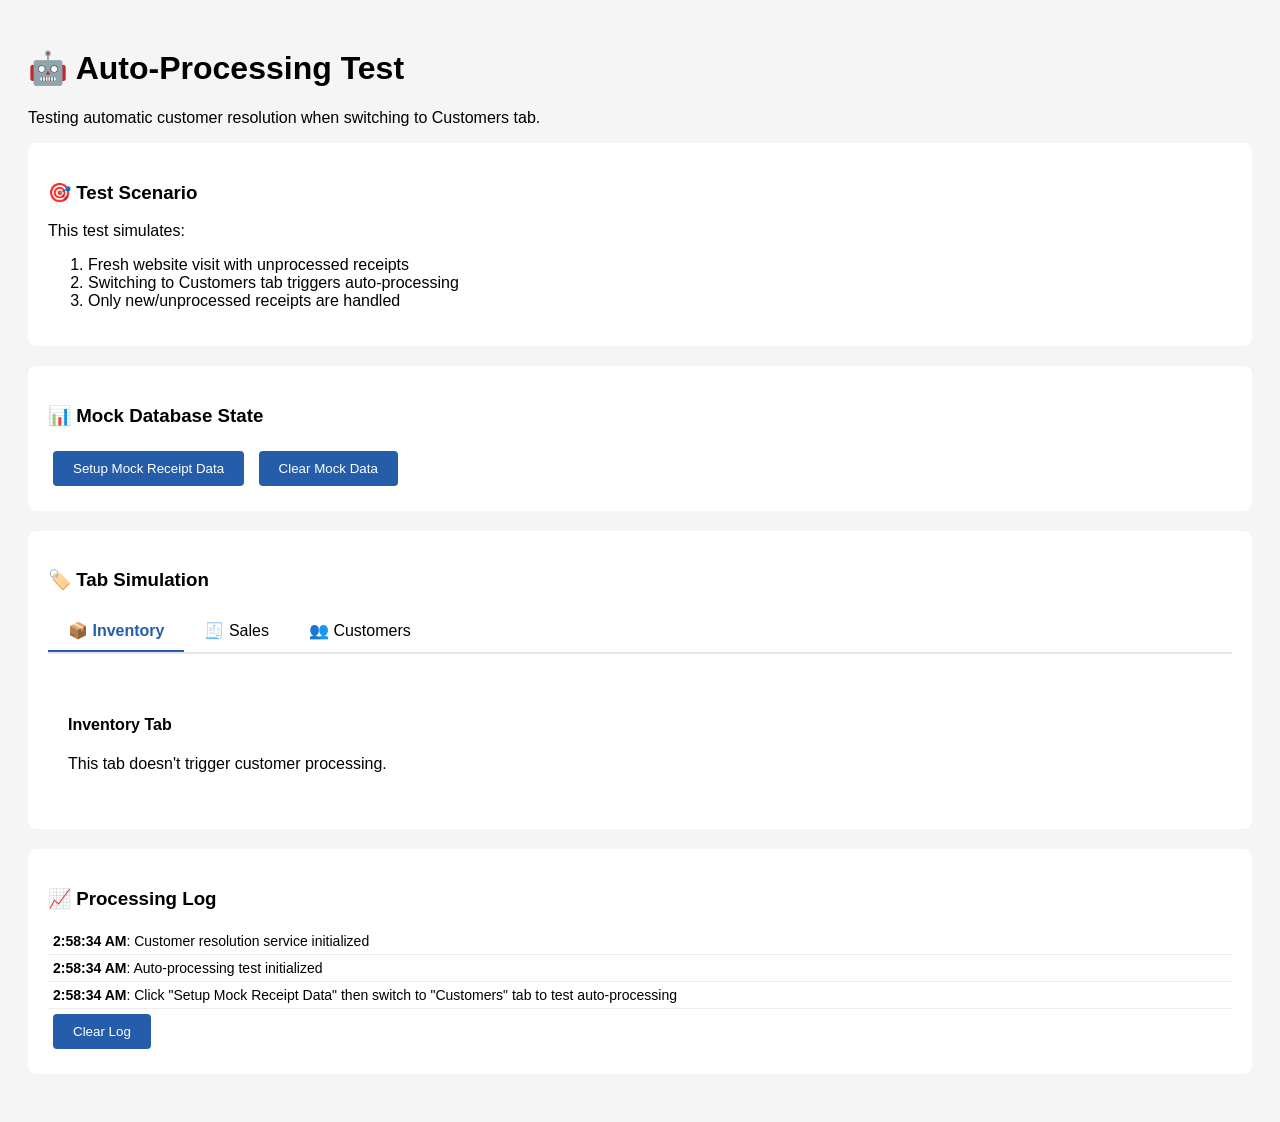
==== autoProcessingTest.html @ f0ffa0ca "yoo" ====
<!DOCTYPE html>
<html lang="en">
<head>
    <meta charset="UTF-8">
    <meta name="viewport" content="width=device-width, initial-scale=1.0">
    <title>Auto-Processing Test</title>
    <link rel="stylesheet" href="customerStyles.css">
    <style>
        body { font-family: Arial, sans-serif; padding: 20px; background: #f5f5f5; }
        .test-container { background: white; padding: 20px; border-radius: 8px; margin-bottom: 20px; }
        .button { background: #265DAB; color: white; border: none; padding: 10px 20px; border-radius: 4px; cursor: pointer; margin: 5px; }
        .button:hover { background: #1e4b8f; }
        .status { padding: 10px; margin: 10px 0; border-radius: 4px; }
        .success { background: #d1fae5; border: 1px solid #10b981; color: #065f46; }
        .info { background: #dbeafe; border: 1px solid #3b82f6; color: #1e40af; }
        .tabs { display: flex; margin: 20px 0; border-bottom: 2px solid #e5e7eb; }
        .tab { padding: 10px 20px; cursor: pointer; border-bottom: 2px solid transparent; }
        .tab.active { border-bottom-color: #265DAB; color: #265DAB; font-weight: bold; }
        .tab-content { display: none; padding: 20px; }
        .tab-content.active { display: block; }
    </style>
</head>
<body>
    <h1>🤖 Auto-Processing Test</h1>
    <p>Testing automatic customer resolution when switching to Customers tab.</p>

    <div class="test-container">
        <h3>🎯 Test Scenario</h3>
        <p>This test simulates:</p>
        <ol>
            <li>Fresh website visit with unprocessed receipts</li>
            <li>Switching to Customers tab triggers auto-processing</li>
            <li>Only new/unprocessed receipts are handled</li>
        </ol>
    </div>

    <div class="test-container">
        <h3>📊 Mock Database State</h3>
        <button class="button" onclick="setupMockData()">Setup Mock Receipt Data</button>
        <button class="button" onclick="clearMockData()">Clear Mock Data</button>
        <div id="mockStatus"></div>
    </div>

    <div class="test-container">
        <h3>🏷️ Tab Simulation</h3>
        <div class="tabs">
            <div class="tab active" data-tab="inventory">📦 Inventory</div>
            <div class="tab" data-tab="sales">🧾 Sales</div>
            <div class="tab" data-tab="customers">👥 Customers</div>
        </div>
        
        <div class="tab-content active" id="inventory">
            <h4>Inventory Tab</h4>
            <p>This tab doesn't trigger customer processing.</p>
        </div>
        
        <div class="tab-content" id="sales">
            <h4>Sales Tab</h4>
            <p>This tab doesn't trigger customer processing.</p>
        </div>
        
        <div class="tab-content" id="customers">
            <h4>Customers Tab</h4>
            <div id="customerProcessingStatus"></div>
            <div id="customersList"></div>
            <button class="button" onclick="manualProcess()">Manual Process All</button>
        </div>
    </div>

    <div class="test-container">
        <h3>📈 Processing Log</h3>
        <div id="processingLog"></div>
        <button class="button" onclick="clearLog()">Clear Log</button>
    </div>

    <!-- Include the customer resolution files -->
    <script src="customerResolutionService.js"></script>
    <script src="customerUtils.js"></script>

    <script>
        // Mock Appwrite functionality for testing
        let mockReceipts = [];
        let mockProcessedIds = new Set();
        
        // Mock databases object
        window.databases = {
            listDocuments: async (dbId, collectionId, queries) => {
                log(`Mock DB Query: ${collectionId} with ${queries?.length || 0} filters`);
                
                // Simulate different query types
                if (queries?.some(q => q.includes('isNull'))) {
                    // Unprocessed receipts query
                    const unprocessed = mockReceipts.filter(r => !mockProcessedIds.has(r.$id));
                    log(`Returning ${unprocessed.length} unprocessed receipts`);
                    return { documents: unprocessed, total: unprocessed.length };
                }
                
                if (queries?.some(q => q.includes('isNotNull'))) {
                    // Processed receipts query
                    const processed = mockReceipts.filter(r => mockProcessedIds.has(r.$id));
                    log(`Returning ${processed.length} processed receipts`);
                    return { documents: processed, total: processed.length };
                }
                
                // All receipts
                log(`Returning all ${mockReceipts.length} receipts`);
                return { documents: mockReceipts, total: mockReceipts.length };
            },
            
            updateDocument: async (dbId, collectionId, docId, data) => {
                log(`Mock DB Update: ${docId} with commonId: ${data.commonId}`);
                mockProcessedIds.add(docId);
                return { $id: docId, ...data };
            }
        };

        // Initialize customer resolution service
        let customerResolutionService;
        let isProcessing = false;

        function initMockSystem() {
            customerResolutionService = new CustomerResolutionService();
            log('Customer resolution service initialized');
        }

        function setupMockData() {
            mockReceipts = [
                { $id: '1', customerName: 'John Smith', storeName: 'Target', date: '2025-08-15', total: 45.67 },
                { $id: '2', customerName: 'Jon Smith', storeName: 'Target', date: '2025-08-16', total: 23.45 },
                { $id: '3', customerName: 'John Smith', storeName: 'Walmart', date: '2025-08-17', total: 67.89 },
                { $id: '4', customerName: 'Jane Doe', storeName: 'Target', date: '2025-08-15', total: 12.34 },
                { $id: '5', customerName: 'Jane Doe', storeName: 'CVS Pharmacy', date: '2025-08-16', total: 8.99 },
                { $id: '6', customerName: 'Michael Johnson', storeName: '7-Eleven', date: '2025-08-17', total: 15.67 },
                { $id: '7', customerName: 'Mike Johnson', storeName: '7 Eleven', date: '2025-08-17', total: 22.33 },
                { $id: '8', customerName: 'Sarah Wilson', storeName: 'Best Buy', date: '2025-08-18', total: 156.78 }
            ];
            
            mockProcessedIds.clear();
            log(`Setup complete: ${mockReceipts.length} mock receipts created`);
            
            document.getElementById('mockStatus').innerHTML = `
                <div class="status success">
                    ✅ Mock data ready: ${mockReceipts.length} receipts, 0 processed
                </div>
            `;
        }

        function clearMockData() {
            mockReceipts = [];
            mockProcessedIds.clear();
            customerResolutionService?.clearData();
            log('Mock data cleared');
            
            document.getElementById('mockStatus').innerHTML = `
                <div class="status info">Mock data cleared</div>
            `;
        }

        // Tab switching logic
        document.querySelectorAll('.tab').forEach(tab => {
            tab.addEventListener('click', () => {
                const targetTab = tab.dataset.tab;
                
                // Update active tab
                document.querySelectorAll('.tab').forEach(t => t.classList.remove('active'));
                tab.classList.add('active');
                
                // Update active content
                document.querySelectorAll('.tab-content').forEach(content => {
                    content.classList.remove('active');
                    if (content.id === targetTab) {
                        content.classList.add('active');
                    }
                });
                
                log(`Switched to ${targetTab} tab`);
                
                // Trigger auto-processing for customers tab
                if (targetTab === 'customers') {
                    handleCustomersTabClick();
                }
            });
        });

        // Auto-processing simulation
        async function handleCustomersTabClick() {
            if (isProcessing) {
                log('Processing already in progress, skipping');
                return;
            }
            
            try {
                log('Customers tab accessed - checking for unprocessed receipts');
                showStatus('🔍 Checking for new receipts...', 'info');
                
                const needsProcessing = await checkForUnprocessedReceipts();
                
                if (needsProcessing.hasUnprocessed) {
                    log(`Found ${needsProcessing.count} unprocessed receipts`);
                    await processUnprocessedReceipts(needsProcessing.unprocessedReceipts);
                } else {
                    log('All receipts are up to date');
                    showStatus('✅ All receipts are up to date', 'success');
                }
                
            } catch (error) {
                log(`Error in auto-processing: ${error.message}`, 'error');
                showStatus(`❌ Error: ${error.message}`, 'error');
            }
        }

        async function checkForUnprocessedReceipts() {
            const response = await databases.listDocuments('db', 'receipts', ['isNull(commonId)']);
            
            return {
                hasUnprocessed: response.documents.length > 0,
                count: response.documents.length,
                unprocessedReceipts: response.documents
            };
        }

        async function processUnprocessedReceipts(receipts) {
            if (receipts.length === 0) return;
            
            isProcessing = true;
            
            try {
                showStatus(`🔄 Processing ${receipts.length} receipts...`, 'processing');
                
                // Use the customer resolution service
                const results = customerResolutionService.processNewReceipts(receipts);
                
                // Simulate updating Appwrite
                for (const receipt of receipts) {
                    if (receipt.resolvedCommonId) {
                        await databases.updateDocument('db', 'receipts', receipt.$id, {
                            commonId: receipt.resolvedCommonId
                        });
                    }
                }
                
                const stats = customerResolutionService.getStats();
                log(`Processing complete: ${results.processedCount} receipts, ${stats.totalCustomers} customers`);
                
                showStatus(`
                    ✅ Auto-processing completed!<br>
                    Processed: ${results.processedCount} receipts<br>
                    Total customers: ${stats.totalCustomers}<br>
                    Total aliases: ${stats.totalAliases}
                `, 'success');
                
            } catch (error) {
                log(`Error processing receipts: ${error.message}`, 'error');
                showStatus(`❌ Error: ${error.message}`, 'error');
            } finally {
                isProcessing = false;
            }
        }

        function manualProcess() {
            log('Manual process triggered');
            handleCustomersTabClick();
        }

        function showStatus(message, type) {
            const statusDiv = document.getElementById('customerProcessingStatus');
            const className = type === 'error' ? 'error' : 
                           type === 'success' ? 'step-success' :
                           type === 'processing' ? 'processing-status' : 'step-status';
            
            statusDiv.innerHTML = `<div class="${className}">${message}</div>`;
        }

        function log(message, type = 'info') {
            const logDiv = document.getElementById('processingLog');
            const timestamp = new Date().toLocaleTimeString();
            const logEntry = document.createElement('div');
            logEntry.style.padding = '5px';
            logEntry.style.borderBottom = '1px solid #eee';
            logEntry.style.fontSize = '14px';
            
            if (type === 'error') {
                logEntry.style.color = '#dc2626';
            } else if (type === 'success') {
                logEntry.style.color = '#059669';
            }
            
            logEntry.innerHTML = `<strong>${timestamp}</strong>: ${message}`;
            logDiv.appendChild(logEntry);
            logDiv.scrollTop = logDiv.scrollHeight;
        }

        function clearLog() {
            document.getElementById('processingLog').innerHTML = '';
        }

        // Initialize on page load
        window.addEventListener('load', () => {
            initMockSystem();
            log('Auto-processing test initialized');
            log('Click "Setup Mock Receipt Data" then switch to "Customers" tab to test auto-processing');
        });
    </script>
</body>
</html>
---- customerStyles.css ----
/* Customer Dashboard Styles */

/* Customer Controls */
.customer-controls {
  margin-bottom: 20px;
  text-align: center;
  padding: 20px;
  background: white;
  border-radius: 8px;
  box-shadow: 0 1px 3px rgba(0,0,0,0.1);
}

.action-button {
  background-color: #265DAB;
  color: white;
  border: none;
  padding: 12px 20px;
  border-radius: 6px;
  cursor: pointer;
  margin: 0 10px;
  font-size: 14px;
  font-weight: bold;
  transition: all 0.2s;
}

.action-button:hover {
  background-color: #1e4b8f;
  transform: translateY(-1px);
}

.action-button:disabled {
  background-color: #9ca3af;
  cursor: not-allowed;
  transform: none;
}

/* Processing Status Styles */
.processing-status {
  background-color: #f0f9ff;
  border: 1px solid #0ea5e9;
  border-radius: 6px;
  padding: 15px;
  margin: 15px 0;
  font-weight: 500;
  animation: pulse 2s infinite;
}

@keyframes pulse {
  0% { opacity: 1; }
  50% { opacity: 0.7; }
  100% { opacity: 1; }
}

.step-status {
  background-color: #fef3c7;
  border: 1px solid #f59e0b;
  border-radius: 6px;
  padding: 12px;
  margin: 10px 0;
  font-weight: 500;
}

.step-success {
  background-color: #ecfdf5;
  border: 1px solid #10b981;
  border-radius: 6px;
  padding: 12px;
  margin: 10px 0;
  font-weight: 500;
  color: #065f46;
}

.progress-status {
  background-color: #f3f4f6;
  border: 1px solid #d1d5db;
  border-radius: 6px;
  padding: 10px;
  margin: 8px 0;
  font-size: 14px;
}

.final-status {
  background-color: #ecfdf5;
  border: 2px solid #10b981;
  border-radius: 8px;
  padding: 15px;
  margin: 15px 0;
  font-weight: 600;
  color: #065f46;
}

.error {
  background: linear-gradient(135deg, #EF4444 0%, #DC2626 100%);
  color: white;
  padding: 12px 16px;
  border-radius: 8px;
  margin: 8px 0;
  border-left: 4px solid #F87171;
  font-weight: 500;
}

/* Enhanced Status container with rolling log functionality */
#customerProcessingStatus {
  max-height: 400px;
  overflow-y: auto;
  background: #F8FAFC;
  border: 1px solid #E2E8F0;
  border-radius: 12px;
  padding: 16px;
  margin: 16px 0;
  font-family: 'Poppins', sans-serif;
  scrollbar-width: thin;
  scrollbar-color: #CBD5E1 #F1F5F9;
}

#customerProcessingStatus::-webkit-scrollbar {
  width: 6px;
}

#customerProcessingStatus::-webkit-scrollbar-track {
  background: #F1F5F9;
  border-radius: 3px;
}

#customerProcessingStatus::-webkit-scrollbar-thumb {
  background: #CBD5E1;
  border-radius: 3px;
}

#customerProcessingStatus::-webkit-scrollbar-thumb:hover {
  background: #94A3B8;
}

/* Enhanced status messages with better spacing */
#customerProcessingStatus > div {
  margin-bottom: 4px;
  transition: all 0.3s ease;
}

#customerProcessingStatus > div:last-child {
  margin-bottom: 0;
  box-shadow: 0 2px 8px rgba(0, 0, 0, 0.1);
  transform: scale(1.02);
}

/* Final status content styles */
.final-status-content {
  padding: 20px;
  margin: 20px 0;
  text-align: center;
  font-weight: bold;
  color: #065f46;
}

.final-stats {
  display: flex;
  justify-content: center;
  flex-wrap: wrap;
  gap: 20px;
  margin-top: 15px;
  font-size: 14px;
  font-weight: normal;
}

.final-stats span {
  background-color: #d1fae5;
  padding: 8px 12px;
  border-radius: 20px;
  color: #065f46;
}

.status-success {
  background-color: #ecfdf5;
  border: 1px solid #10b981;
  border-radius: 6px;
  padding: 15px;
  margin: 15px 0;
  color: #065f46;
}

.status-details {
  display: flex;
  flex-wrap: wrap;
  gap: 15px;
  margin-top: 10px;
  font-size: 14px;
  font-weight: normal;
}

.status-details span {
  background-color: #e8f4fd;
  padding: 6px 12px;
  border-radius: 15px;
  color: #1e40af;
}

.error {
  background-color: #fef2f2;
  border: 1px solid #ef4444;
  border-radius: 6px;
  padding: 15px;
  margin: 15px 0;
  color: #991b1b;
}

.manual-review-notice {
  background-color: #fef3c7;
  border: 1px solid #f59e0b;
  border-radius: 6px;
  padding: 12px;
  margin: 10px 0;
  color: #92400e;
  font-weight: 500;
}

/* Auto-processing indicator */
.auto-processing-indicator {
  position: fixed;
  top: 20px;
  right: 20px;
  background: #0ea5e9;
  color: white;
  padding: 10px 15px;
  border-radius: 20px;
  font-size: 14px;
  font-weight: 500;
  z-index: 1001;
  box-shadow: 0 4px 12px rgba(0,0,0,0.15);
  animation: slideIn 0.3s ease;
}

@keyframes slideIn {
  from {
    transform: translateX(100%);
    opacity: 0;
  }
  to {
    transform: translateX(0);
    opacity: 1;
  }
}

/* Customer Header */
.customers-header {
  background: white;
  padding: 20px;
  border-radius: 8px;
  margin-bottom: 20px;
  box-shadow: 0 1px 3px rgba(0,0,0,0.1);
}

.customers-header h2 {
  margin: 0 0 15px 0;
  color: #265DAB;
  font-size: 24px;
}

.customers-summary {
  display: flex;
  gap: 20px;
  flex-wrap: wrap;
}

.customers-summary span {
  background-color: #f3f4f6;
  padding: 8px 12px;
  border-radius: 20px;
  font-size: 14px;
  color: #374151;
}

/* Customer Grid */
.customers-grid {
  display: grid;
  grid-template-columns: repeat(auto-fill, minmax(350px, 1fr));
  gap: 20px;
  margin-top: 20px;
}

/* Customer Card */
.customer-card {
  background: white;
  border: 1px solid #e5e7eb;
  border-radius: 12px;
  padding: 20px;
  cursor: pointer;
  transition: all 0.3s;
  box-shadow: 0 1px 3px rgba(0,0,0,0.1);
  position: relative;
  overflow: hidden;
}

.customer-card:hover {
  transform: translateY(-4px);
  box-shadow: 0 8px 25px rgba(0,0,0,0.15);
  border-color: #265DAB;
}

.customer-card::before {
  content: '';
  position: absolute;
  top: 0;
  left: 0;
  right: 0;
  height: 4px;
  background: linear-gradient(90deg, #265DAB, #10b981);
}

.customer-header {
  margin-bottom: 15px;
}

.customer-name {
  margin: 0 0 5px 0;
  font-size: 18px;
  font-weight: bold;
  color: #1f2937;
}



.customer-stats {
  display: grid;
  grid-template-columns: repeat(3, 1fr);
  gap: 15px;
  margin-bottom: 15px;
}

.stat-item {
  text-align: center;
  padding: 10px;
  background-color: #f9fafb;
  border-radius: 8px;
}

.stat-icon {
  font-size: 20px;
  display: block;
  margin-bottom: 5px;
}

.stat-value {
  display: block;
  font-weight: bold;
  font-size: 16px;
  color: #1f2937;
}

.stat-label {
  display: block;
  font-size: 12px;
  color: #6b7280;
  margin-top: 2px;
}

.customer-dates {
  margin-bottom: 20px;
}

.date-item {
  display: flex;
  justify-content: space-between;
  margin-bottom: 8px;
  font-size: 14px;
}

.date-label {
  color: #6b7280;
  font-weight: 500;
}

.date-value {
  color: #1f2937;
  font-weight: 600;
}

.customer-actions {
  display: flex;
  gap: 10px;
}

.btn-view-history,
.btn-view-details {
  flex: 1;
  padding: 10px;
  border: none;
  border-radius: 6px;
  cursor: pointer;
  font-size: 14px;
  font-weight: 500;
  transition: all 0.2s;
}

.btn-view-history {
  background-color: #265DAB;
  color: white;
}

.btn-view-history:hover {
  background-color: #1e4b8f;
}

.btn-view-details {
  background-color: #10b981;
  color: white;
}

.btn-view-details:hover {
  background-color: #059669;
}

/* Loading and Empty States */
.loading {
  text-align: center;
  padding: 40px;
  color: #6b7280;
  font-size: 16px;
}

.no-customers {
  text-align: center;
  padding: 40px;
  color: #6b7280;
  font-size: 16px;
  background: white;
  border-radius: 8px;
  border: 2px dashed #d1d5db;
}

/* Modal Styles */
.modal-overlay {
  position: fixed;
  top: 0;
  left: 0;
  right: 0;
  bottom: 0;
  background-color: rgba(0, 0, 0, 0.5);
  display: flex;
  justify-content: center;
  align-items: center;
  z-index: 1000;
  opacity: 0;
  transition: opacity 0.3s ease;
}

.modal-overlay.show {
  opacity: 1;
}

.modal-overlay > div {
  background: white;
  border-radius: 12px;
  max-width: 90vw;
  max-height: 90vh;
  overflow: hidden;
  transform: scale(0.9);
  transition: transform 0.3s ease;
}

.modal-overlay.show > div {
  transform: scale(1);
}

.modal-header {
  background: #265DAB;
  color: white;
  padding: 20px;
  display: flex;
  justify-content: space-between;
  align-items: center;
}

.modal-header h2 {
  margin: 0;
  font-size: 20px;
}



.close-modal {
  background: none;
  border: none;
  color: white;
  font-size: 24px;
  cursor: pointer;
  padding: 0;
  width: 30px;
  height: 30px;
  display: flex;
  align-items: center;
  justify-content: center;
  border-radius: 50%;
  transition: background-color 0.2s;
}

.close-modal:hover {
  background-color: rgba(255, 255, 255, 0.2);
}

.modal-body {
  padding: 20px;
  max-height: 70vh;
  overflow-y: auto;
}

/* Customer Summary in Modal */
.customer-summary {
  margin-bottom: 30px;
  padding: 20px;
  background-color: #f9fafb;
  border-radius: 8px;
}

.summary-stats {
  display: grid;
  grid-template-columns: repeat(auto-fit, minmax(150px, 1fr));
  gap: 15px;
}

.summary-stat {
  text-align: center;
  padding: 15px;
  background: white;
  border-radius: 8px;
  border: 1px solid #e5e7eb;
}

.stat-label {
  display: block;
  font-size: 12px;
  color: #6b7280;
  margin-bottom: 5px;
}

.stat-value {
  display: block;
  font-size: 18px;
  font-weight: bold;
  color: #1f2937;
}

/* Receipts List */
.receipts-list h3 {
  margin: 0 0 20px 0;
  color: #265DAB;
  font-size: 18px;
}

.receipt-item {
  border: 1px solid #e5e7eb;
  border-radius: 8px;
  margin-bottom: 15px;
  overflow: hidden;
}

.receipt-header {
  background-color: #f9fafb;
  padding: 15px;
  display: flex;
  justify-content: space-between;
  align-items: center;
  border-bottom: 1px solid #e5e7eb;
}

.receipt-date-time {
  display: flex;
  flex-direction: column;
  gap: 5px;
}

.receipt-date {
  font-weight: bold;
  color: #1f2937;
}

.receipt-time {
  font-size: 14px;
  color: #6b7280;
}

.receipt-total {
  text-align: right;
}

.total-label {
  display: block;
  font-size: 12px;
  color: #6b7280;
}

.total-amount {
  display: block;
  font-size: 18px;
  font-weight: bold;
  color: #10b981;
}

.receipt-details {
  padding: 15px;
}

.receipt-items h4,
.receipt-returns h4 {
  margin: 0 0 10px 0;
  color: #374151;
  font-size: 14px;
  font-weight: 600;
}

.item-row {
  display: grid;
  grid-template-columns: 2fr 1fr 1fr 1fr;
  gap: 10px;
  padding: 8px 0;
  border-bottom: 1px solid #f3f4f6;
  align-items: center;
  font-size: 14px;
}

.item-row:last-child {
  border-bottom: none;
}

.item-name {
  font-weight: 500;
  color: #1f2937;
}

.item-quantity {
  color: #6b7280;
  text-align: center;
}

.item-price {
  color: #6b7280;
  text-align: center;
}

.item-total {
  font-weight: 600;
  color: #1f2937;
  text-align: right;
}

.return-item {
  color: #ef4444;
}

.return-item .item-total {
  color: #ef4444;
}

.receipt-summary {
  margin-top: 20px;
  padding-top: 20px;
  border-top: 2px solid #e5e7eb;
}

.summary-row {
  display: flex;
  justify-content: space-between;
  padding: 8px 0;
  font-size: 14px;
}

.summary-row:first-child {
  font-weight: 500;
}

.final-total {
  font-weight: bold;
  font-size: 16px;
  color: #10b981;
  border-top: 1px solid #e5e7eb;
  padding-top: 15px;
  margin-top: 15px;
}

/* Customer Details Modal */
.customer-info {
  display: grid;
  gap: 25px;
}

.info-section {
  background-color: #f9fafb;
  padding: 20px;
  border-radius: 8px;
  border: 1px solid #e5e7eb;
}

.info-section h3 {
  margin: 0 0 15px 0;
  color: #265DAB;
  font-size: 16px;
  border-bottom: 2px solid #265DAB;
  padding-bottom: 8px;
}

.info-row {
  display: flex;
  justify-content: space-between;
  padding: 8px 0;
  border-bottom: 1px solid #e5e7eb;
}

.info-row:last-child {
  border-bottom: none;
}

.info-label {
  font-weight: 500;
  color: #6b7280;
}

.info-value {
  font-weight: 600;
  color: #1f2937;
}

.favorite-item,
.payment-method {
  display: flex;
  justify-content: space-between;
  padding: 8px 0;
  border-bottom: 1px solid #e5e7eb;
}

.favorite-item:last-child,
.payment-method:last-child {
  border-bottom: none;
}

.item-name,
.method-name {
  font-weight: 500;
  color: #1f2937;
}

.item-quantity,
.method-count {
  color: #6b7280;
  font-size: 14px;
}

.item-total {
  font-weight: 600;
  color: #10b981;
}

/* Manual Review Modal Styles */
.manual-review-modal {
  max-width: 800px;
  width: 90vw;
}

.manual-review-modal .modal-body {
  max-height: 70vh;
  overflow-y: auto;
}

.review-items {
  margin: 20px 0;
}

.review-item {
  background: #f9fafb;
  border: 1px solid #e5e7eb;
  border-radius: 8px;
  padding: 20px;
  margin-bottom: 20px;
}

.review-header {
  display: flex;
  justify-content: space-between;
  align-items: flex-start;
  margin-bottom: 15px;
  padding-bottom: 10px;
  border-bottom: 1px solid #e5e7eb;
}

.review-header h4 {
  margin: 0;
  color: #1f2937;
  font-size: 16px;
}

.review-timestamp {
  font-size: 12px;
  color: #6b7280;
}

.review-options {
  margin-top: 15px;
}

.option-group {
  display: flex;
  align-items: center;
  margin: 10px 0;
  padding: 8px;
  border-radius: 4px;
  transition: background-color 0.2s;
}

.option-group:hover {
  background-color: #f3f4f6;
}

.option-group input[type="radio"] {
  margin-right: 10px;
  margin-left: 0;
}

.option-group label {
  cursor: pointer;
  font-weight: 500;
  color: #374151;
}

.resolve-btn {
  background-color: #10b981;
  color: white;
  border: none;
  padding: 10px 20px;
  border-radius: 6px;
  cursor: pointer;
  font-weight: 500;
  margin-top: 15px;
  transition: background-color 0.2s;
}

.resolve-btn:hover {
  background-color: #059669;
}

.review-actions {
  display: flex;
  justify-content: flex-end;
  gap: 10px;
  margin-top: 20px;
  padding-top: 20px;
  border-top: 1px solid #e5e7eb;
}

.manual-review-notice {
  background-color: #fef3c7;
  border: 1px solid #f59e0b;
  border-radius: 6px;
  padding: 12px;
  margin: 10px 0;
  color: #92400e;
  font-weight: 500;
}

/* Enhanced status details styling */
.status-details {
  display: flex;
  flex-wrap: wrap;
  gap: 15px;
  margin-top: 10px;
  font-size: 14px;
  font-weight: normal;
}

.status-details span {
  background-color: #e8f4fd;
  padding: 6px 12px;
  border-radius: 15px;
  color: #1e40af;
}

/* Responsive design for manual review */
@media (max-width: 768px) {
  .review-header {
    flex-direction: column;
    align-items: flex-start;
    gap: 5px;
  }
  
  .review-actions {
    flex-direction: column;
  }
  
  .manual-review-modal {
    width: 95vw;
  }
}
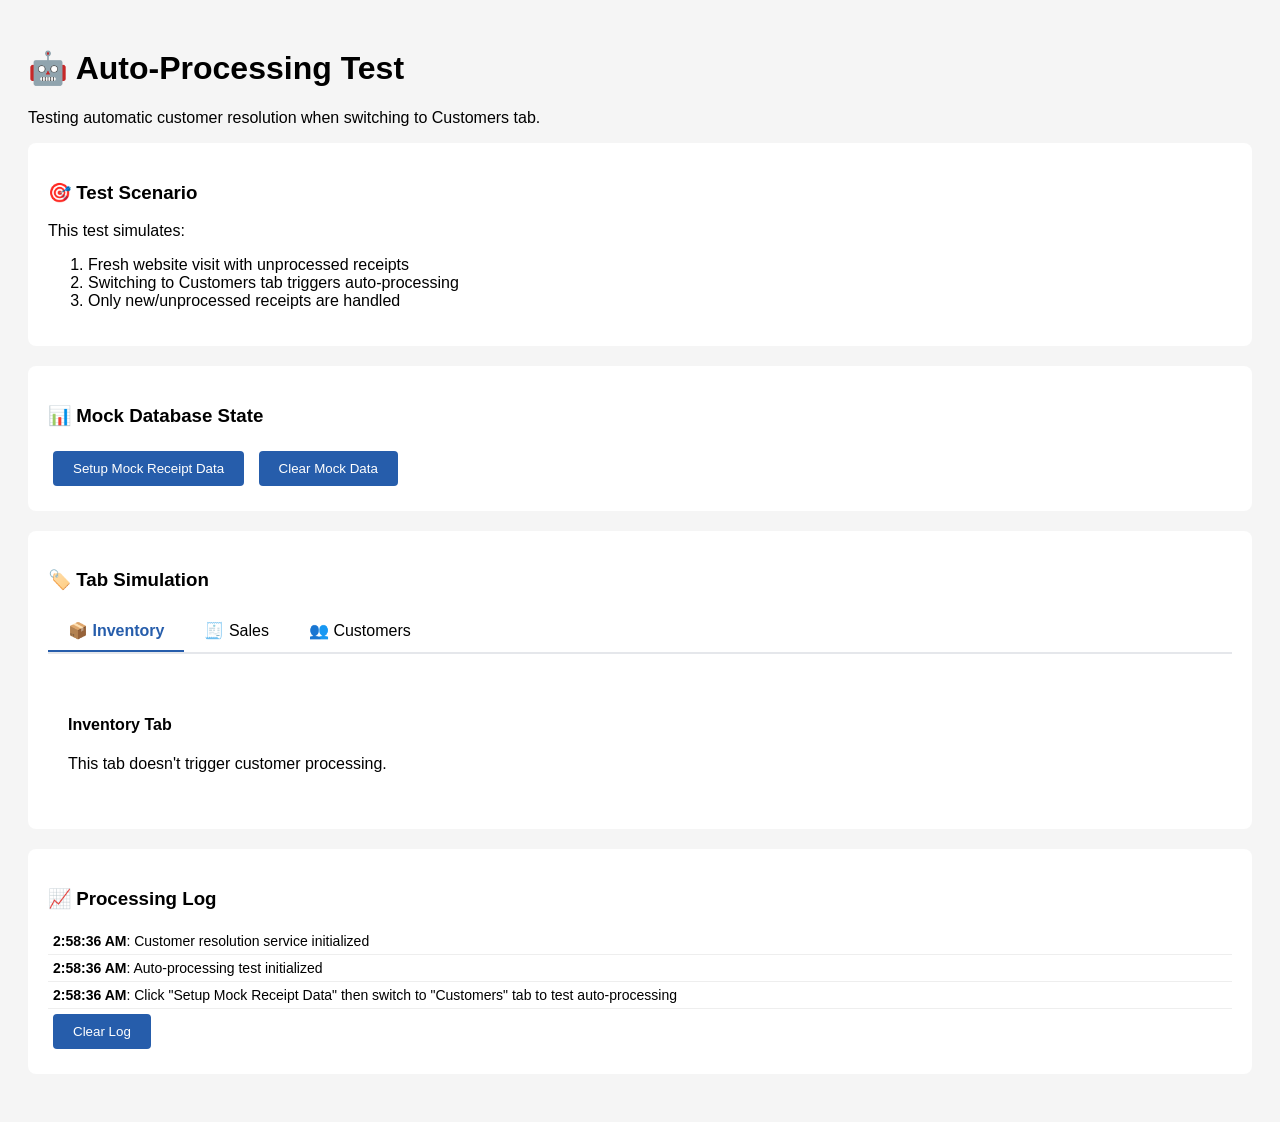
==== commit 2d56461a: "yay" ====
--- a/autoProcessingTest.html
+++ b/autoProcessingTest.html
@@ -61,9 +61,11 @@
         
         <div class="tab-content" id="customers">
             <h4>Customers Tab</h4>
+            <p><strong>Memory-First Loading:</strong> Shows customers from memory first, then checks for new receipts only if needed.</p>
             <div id="customerProcessingStatus"></div>
             <div id="customersList"></div>
             <button class="button" onclick="manualProcess()">Manual Process All</button>
+            <button class="button" onclick="showMemoryStats()">Show Memory Stats</button>
         </div>
     </div>
 
@@ -136,11 +138,18 @@
             ];
             
             mockProcessedIds.clear();
+            
+            // Simulate having some data in localStorage from previous session
+            localStorage.setItem('lastProcessedTime', (Date.now() - 2 * 60 * 1000).toString()); // 2 minutes ago
+            localStorage.setItem('lastProcessedReceiptId', 'mock_last_id');
+            
             log(`Setup complete: ${mockReceipts.length} mock receipts created`);
+            log('Simulated previous processing session with localStorage data');
             
             document.getElementById('mockStatus').innerHTML = `
                 <div class="status success">
-                    ✅ Mock data ready: ${mockReceipts.length} receipts, 0 processed
+                    ✅ Mock data ready: ${mockReceipts.length} receipts, 0 processed<br>
+                    📅 Simulated last processed: 2 minutes ago
                 </div>
             `;
         }
@@ -288,6 +297,27 @@
             logEntry.innerHTML = `<strong>${timestamp}</strong>: ${message}`;
             logDiv.appendChild(logEntry);
             logDiv.scrollTop = logDiv.scrollHeight;
+        }
+
+        function showMemoryStats() {
+            const stats = customerResolutionService?.getStats() || { totalCustomers: 0, totalAliases: 0 };
+            const lastProcessedTime = localStorage.getItem('lastProcessedTime');
+            const cachedReceipts = localStorage.getItem('cachedReceipts');
+            const cacheTime = localStorage.getItem('receiptsCacheTime');
+            
+            let memoryInfo = `
+                <div class="status info">
+                    <strong>📊 Memory Stats:</strong><br>
+                    👥 Customers in memory: ${stats.totalCustomers}<br>
+                    🏷️ Aliases in memory: ${stats.totalAliases}<br>
+                    📅 Last processed: ${lastProcessedTime ? new Date(parseInt(lastProcessedTime)).toLocaleString() : 'Never'}<br>
+                    💾 Cached receipts: ${cachedReceipts ? JSON.parse(cachedReceipts).length : 0}<br>
+                    🕒 Cache time: ${cacheTime ? new Date(parseInt(cacheTime)).toLocaleString() : 'None'}
+                </div>
+            `;
+            
+            document.getElementById('customerProcessingStatus').innerHTML = memoryInfo;
+            log('Memory stats displayed');
         }
 
         function clearLog() {
--- a/customerStyles.css
+++ b/customerStyles.css
@@ -310,11 +310,20 @@
   margin-bottom: 15px;
 }
 
+.store-name {
+  margin: 0 0 2px 0;
+  font-size: 20px;
+  font-weight: bold;
+  color: #265DAB;
+  line-height: 1.2;
+}
+
 .customer-name {
   margin: 0 0 5px 0;
-  font-size: 18px;
-  font-weight: bold;
-  color: #1f2937;
+  font-size: 14px;
+  font-weight: normal;
+  color: #6b7280;
+  line-height: 1.3;
 }
 
 
@@ -468,6 +477,19 @@
   display: flex;
   justify-content: space-between;
   align-items: center;
+}
+
+.modal-title h2 {
+  margin: 0 0 2px 0;
+  font-size: 20px;
+  font-weight: bold;
+}
+
+.modal-title h3 {
+  margin: 0;
+  font-size: 14px;
+  font-weight: normal;
+  opacity: 0.9;
 }
 
 .modal-header h2 {
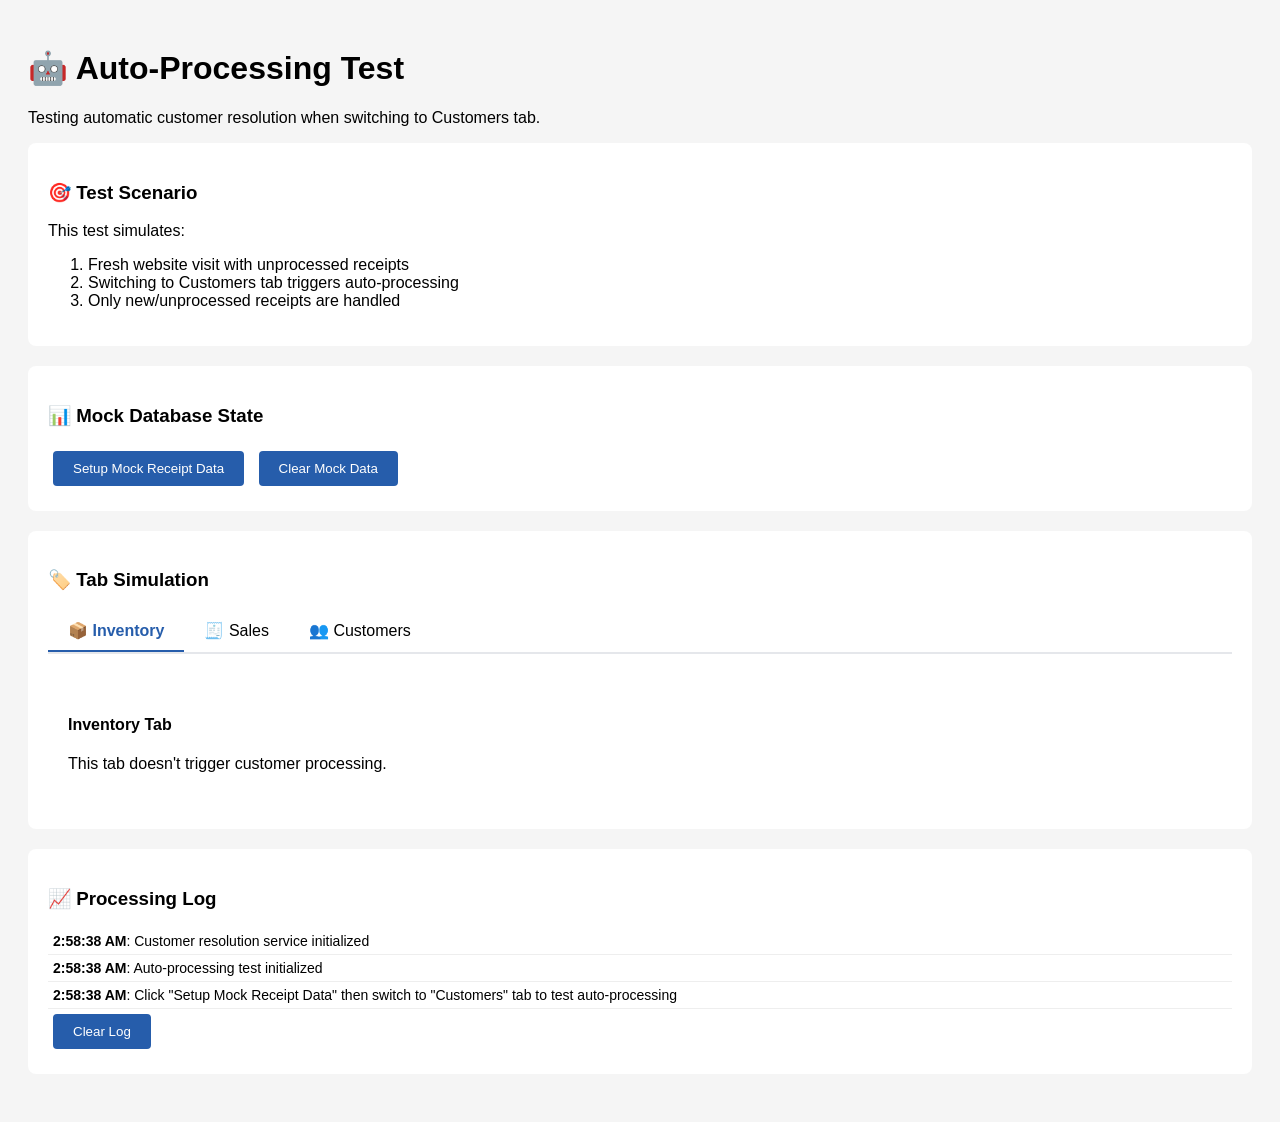
==== commit a1203754: "faild" ====
--- a/autoProcessingTest.html
+++ b/autoProcessingTest.html
@@ -61,11 +61,9 @@
         
         <div class="tab-content" id="customers">
             <h4>Customers Tab</h4>
-            <p><strong>Memory-First Loading:</strong> Shows customers from memory first, then checks for new receipts only if needed.</p>
             <div id="customerProcessingStatus"></div>
             <div id="customersList"></div>
             <button class="button" onclick="manualProcess()">Manual Process All</button>
-            <button class="button" onclick="showMemoryStats()">Show Memory Stats</button>
         </div>
     </div>
 
@@ -138,18 +136,11 @@
             ];
             
             mockProcessedIds.clear();
-            
-            // Simulate having some data in localStorage from previous session
-            localStorage.setItem('lastProcessedTime', (Date.now() - 2 * 60 * 1000).toString()); // 2 minutes ago
-            localStorage.setItem('lastProcessedReceiptId', 'mock_last_id');
-            
             log(`Setup complete: ${mockReceipts.length} mock receipts created`);
-            log('Simulated previous processing session with localStorage data');
             
             document.getElementById('mockStatus').innerHTML = `
                 <div class="status success">
-                    ✅ Mock data ready: ${mockReceipts.length} receipts, 0 processed<br>
-                    📅 Simulated last processed: 2 minutes ago
+                    ✅ Mock data ready: ${mockReceipts.length} receipts, 0 processed
                 </div>
             `;
         }
@@ -297,27 +288,6 @@
             logEntry.innerHTML = `<strong>${timestamp}</strong>: ${message}`;
             logDiv.appendChild(logEntry);
             logDiv.scrollTop = logDiv.scrollHeight;
-        }
-
-        function showMemoryStats() {
-            const stats = customerResolutionService?.getStats() || { totalCustomers: 0, totalAliases: 0 };
-            const lastProcessedTime = localStorage.getItem('lastProcessedTime');
-            const cachedReceipts = localStorage.getItem('cachedReceipts');
-            const cacheTime = localStorage.getItem('receiptsCacheTime');
-            
-            let memoryInfo = `
-                <div class="status info">
-                    <strong>📊 Memory Stats:</strong><br>
-                    👥 Customers in memory: ${stats.totalCustomers}<br>
-                    🏷️ Aliases in memory: ${stats.totalAliases}<br>
-                    📅 Last processed: ${lastProcessedTime ? new Date(parseInt(lastProcessedTime)).toLocaleString() : 'Never'}<br>
-                    💾 Cached receipts: ${cachedReceipts ? JSON.parse(cachedReceipts).length : 0}<br>
-                    🕒 Cache time: ${cacheTime ? new Date(parseInt(cacheTime)).toLocaleString() : 'None'}
-                </div>
-            `;
-            
-            document.getElementById('customerProcessingStatus').innerHTML = memoryInfo;
-            log('Memory stats displayed');
         }
 
         function clearLog() {
